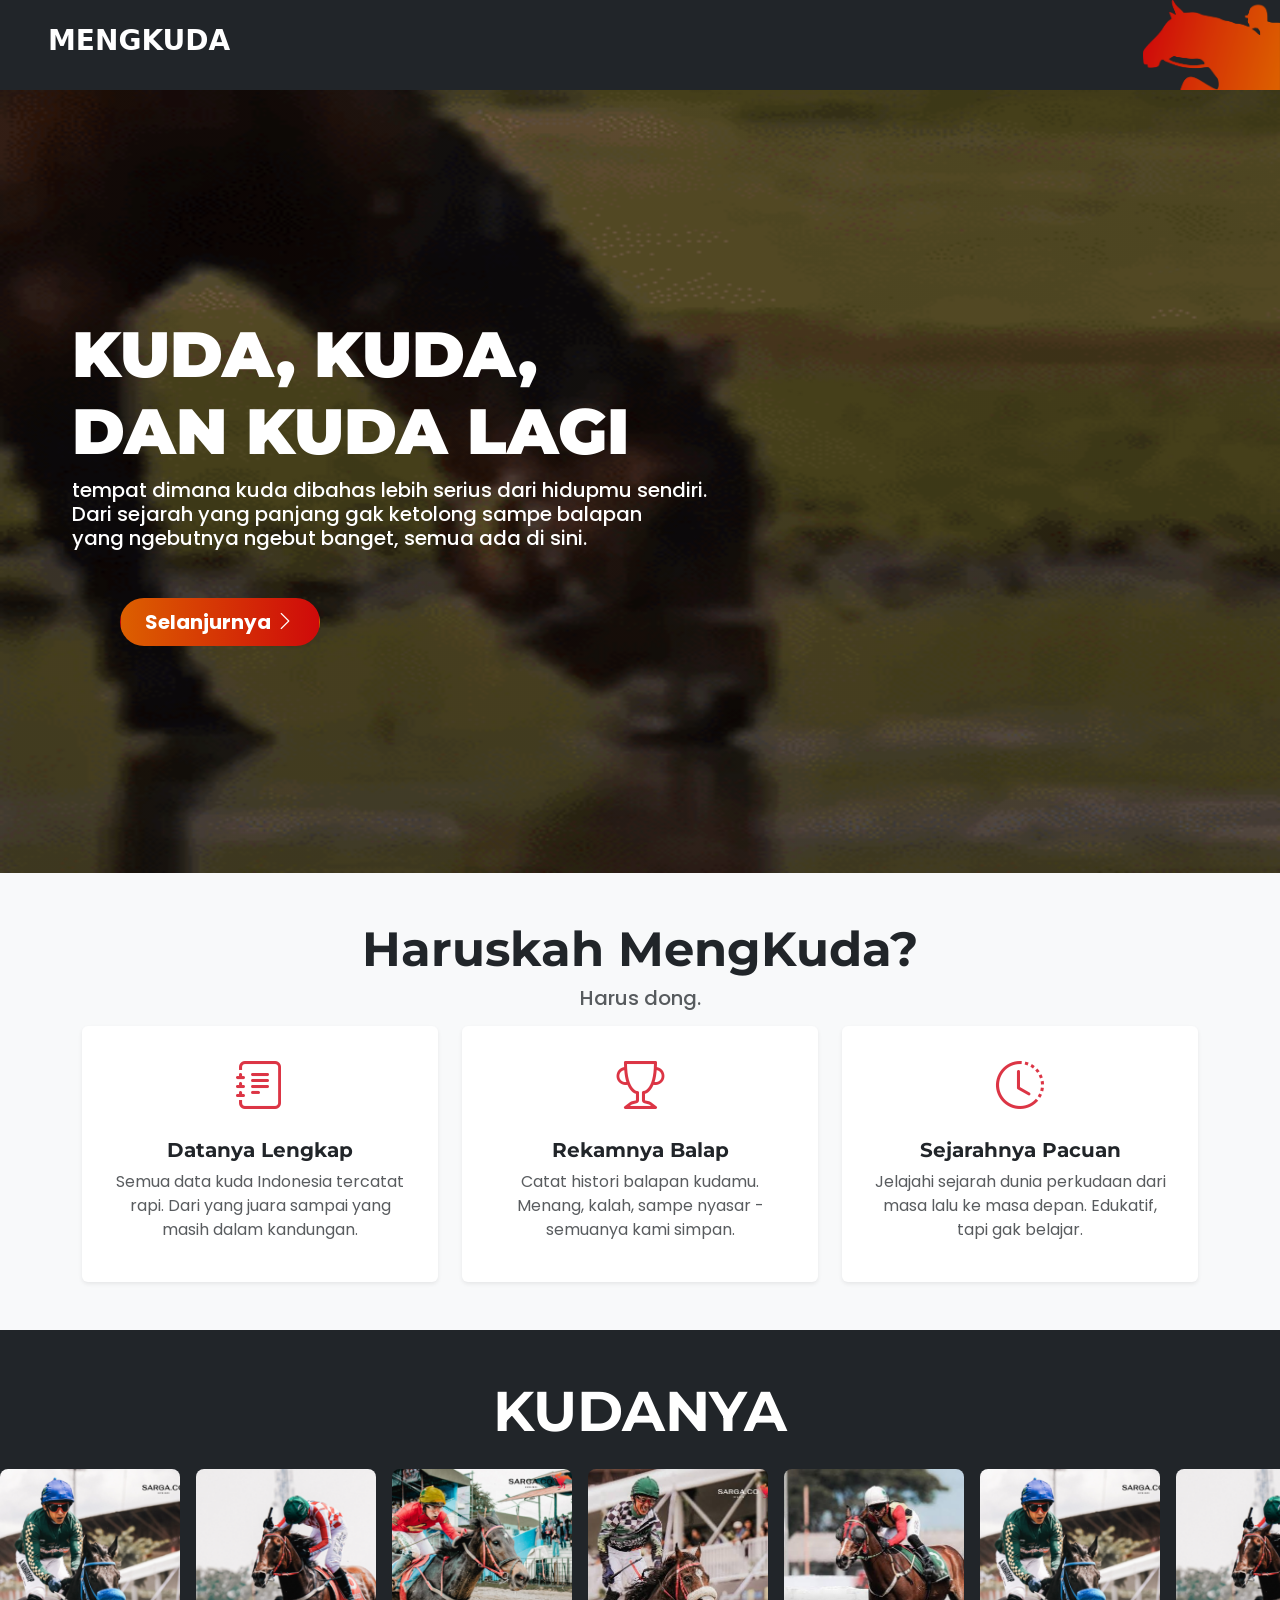
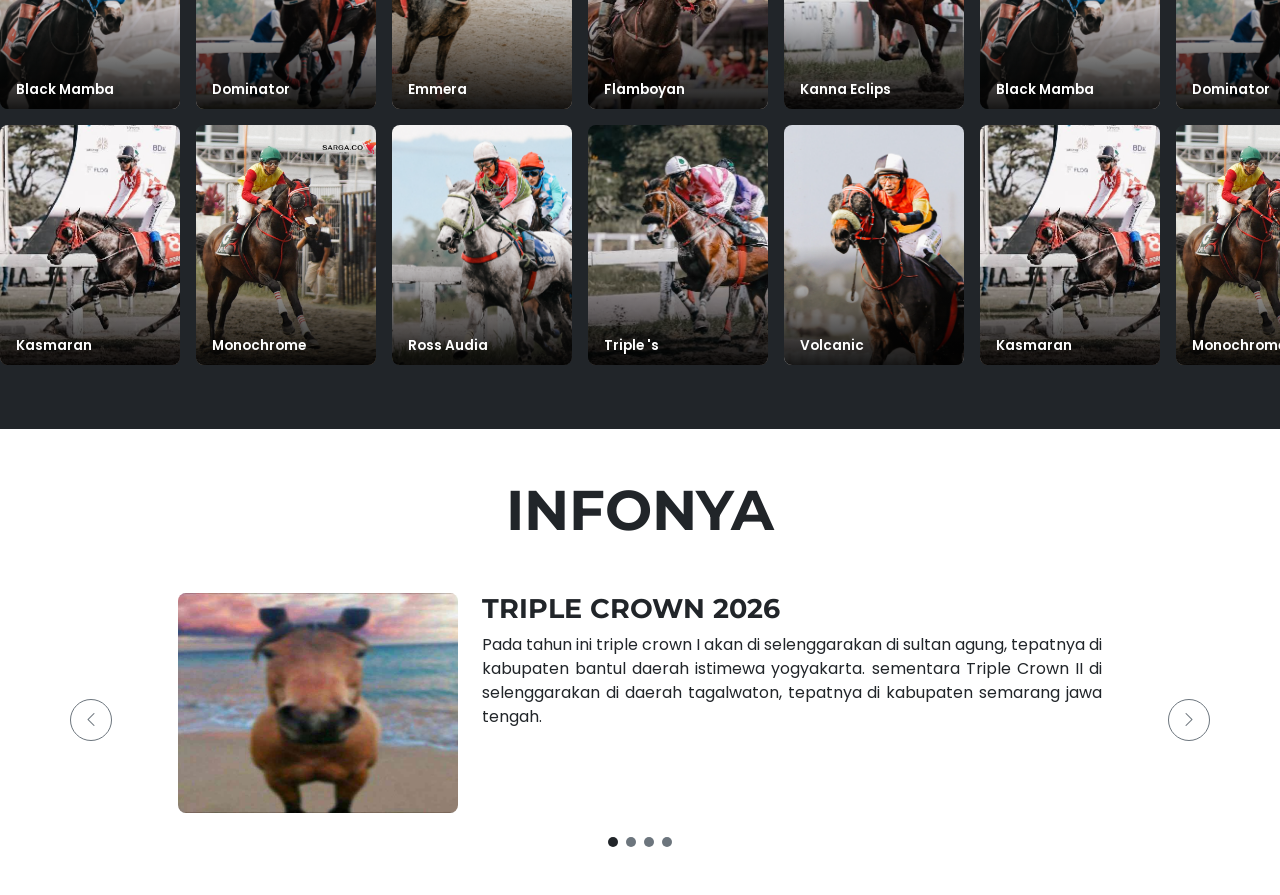
==== app/Views/index.html @ 47cfb2f0 "komit pertama" ====
<!doctype html>
<html lang="en">
  <head>
    <!-- Required meta tags -->
    <meta charset="utf-8">
    <meta name="viewport" content="width=device-width, initial-scale=1">

    <!-- logo -->
    <link rel="icon" href="/app//public/images/logo-oguri.jpg" type="image/x-icon">

    <!-- Bootstrap CSS -->
    <link href="https://cdn.jsdelivr.net/npm/bootstrap@5.0.2/dist/css/bootstrap.min.css" rel="stylesheet" integrity="sha384-EVSTQN3/azprG1Anm3QDgpJLIm9Nao0Yz1ztcQTwFspd3yD65VohhpuuCOmLASjC" crossorigin="anonymous">
    <link rel="stylesheet" href="https://cdn.jsdelivr.net/npm/bootstrap-icons@1.11.0/font/bootstrap-icons.css">
    <!-- style CSS -->
    <link rel="stylesheet" href="/app/public/css/style.css">
    <!-- animated CSS -->
    <link href="https://unpkg.com/aos@2.3.4/dist/aos.css" rel="stylesheet">

    <!-- font -->
    <link href="https://fonts.googleapis.com/css2?family=Montserrat:wght@100&display=swap" rel="stylesheet">
    <link href="https://fonts.googleapis.com/css2?family=Montserrat:ital,wght@0,100..900;1,100..900&family=Poppins:wght@500;600&display=swap" rel="stylesheet">

    <title>MengKuda</title>
  </head>



  <body>

  <header>
    <nav class="bg-dark p-4 d-flex align-items-center bg-nav" >
      <h1 class="text-white fs-3 fw-bold ms-4">MENGKUDA</h1>
    </nav>
  </header>


<!-- section-1 -->
  <section class="hero d-flex w-100 align-items-center">
    <div class="text-white ms-5 ps-4" >

      <!-- teks -->
      <h1 class="display-3" style="font-family: 'Montserrat'; font-weight: 900;">KUDA, KUDA, <br>DAN KUDA LAGI</h1>
      <P class="h5 mb-5" style="font-family: 'poppins';">tempat dimana kuda dibahas lebih serius dari hidupmu sendiri. <br> Dari sejarah yang panjang gak ketolong sampe balapan <br> yang ngebutnya ngebut banget, semua ada di sini.
      </P>

      <!-- button -->
      <button class="btn btn-lg btn-red rounded-pill px-md-4 py-md-2 ms-5 fw-bold fs-5" style="font-family: 'poppins';">Selanjurnya <i class="bi bi-chevron-right"></i></button>
    </div>
  </section>


<!-- section-2 -->
  <section class="py-5 bg-light">
  <div class="container">

    <!-- judulnya -->
    <div class="text-center mb-3">
      <h2 class="fw-bold display-5" style="font-family: 'Montserrat';">Haruskah MengKuda?</h2>
      <p class="text-muted h5" style="font-family: 'Poppins';">Harus dong.</p>
    </div>

    <!-- Card -->
    <div class="row g-4">
      <!-- card-1 -->
      <div class="col-md-4">
        <div class="card border-0 shadow-sm h-100 text-center p-4">
          <div class="mb-3">
            <i class="bi bi-journal-text text-danger" style="font-size: 3rem;"></i>
          </div>
          <h5 class="fw-bold" style="font-family: 'Montserrat';">Datanya Lengkap</h5>
          <p class="text-muted" style="font-family: 'Poppins';">Semua data kuda Indonesia tercatat rapi. Dari yang juara sampai yang masih dalam kandungan.</p>
        </div>
      </div>

      <!-- card-2 -->
      <div class="col-md-4">
        <div class="card border-0 shadow-sm h-100 text-center p-4">
          <div class="mb-3">
            <i class="bi bi-trophy text-danger" style="font-size: 3rem;"></i>
          </div>
          <h5 class="fw-bold" style="font-family: 'Montserrat';">Rekamnya Balap</h5>
          <p class="text-muted" style="font-family: 'Poppins';">Catat histori balapan kudamu. Menang, kalah, sampe nyasar - semuanya kami simpan.</p>
        </div>
      </div>

      <!-- card-3 -->
      <div class="col-md-4">
        <div class="card border-0 shadow-sm h-100 text-center p-4">
          <div class="mb-3">
            <i class="bi bi-clock-history text-danger" style="font-size: 3rem;"></i>
          </div>
          <h5 class="fw-bold" style="font-family: 'Montserrat';">Sejarahnya Pacuan</h5>
          <p class="text-muted" style="font-family: 'Poppins';">Jelajahi sejarah dunia perkudaan dari masa lalu ke masa depan. Edukatif, tapi gak belajar.</p>
        </div>
      </div>
    </div>
  </div>
</section>



<!-- section-3 -->
 <section class="bg-dark py-5 overflow-hidden">
  <h2 class="text-white text-center fw-bold display-4 mb-4" style="font-family: 'montserrat';">KUDANYA</h2>

  <!-- gambar atas -->
  <div class="gmbr-wrapper overflow-hidden mb-3">
    <div class="gmbr-track to-right d-inline-flex gap-3 will-change-transform">

      <!-- section gambar -->
      <div class="gmbr-bg position-relative rounded-3 overflow-hidden flex-shrink-0" style="width: 180px; height: 240px; cursor: pointer;">
        <!-- gambar -->
        <img src="/app/public/images/blackmamba.png" class="w-100 h-100" style="object-fit: cover;">
        <!-- gradasi -->
        <div class="position-absolute bottom-0 start-0 w-100 h-50" style="background: linear-gradient(to top, rgba(0,0,0,0.9), transparent);"></div>
        <!-- nama -->
        <div class="position-absolute bottom-0 start-0 w-100 pb-2 ps-2" style="z-index: 2;">
          <span class="text-white fw-semibold ps-2" style="font-family: 'poppins'; font-size: 0.85rem;">Black Mamba</span>
        </div>
      </div>
      <!-- section gambar -->
      <div class="gmbr-bg position-relative rounded-3 overflow-hidden flex-shrink-0" style="width: 180px; height: 240px; cursor: pointer;">
        <!-- gambar -->
        <img src="/app/public/images/dominator.png" class="w-100 h-100" style="object-fit: cover;">
        <!-- gradasi -->
        <div class="position-absolute bottom-0 start-0 w-100 h-50" style="background: linear-gradient(to top, rgba(0,0,0,0.9), transparent);"></div>
        <!-- nama -->
        <div class="position-absolute bottom-0 start-0 w-100 pb-2 ps-2" style="z-index: 2;">
          <span class="text-white fw-semibold ps-2" style="font-family: 'poppins'; font-size: 0.85rem;">Dominator</span>
        </div>
      </div>
      <!-- section gambar -->
      <div class="gmbr-bg position-relative rounded-3 overflow-hidden flex-shrink-0" style="width: 180px; height: 240px; cursor: pointer;">
      <!-- gambar -->
        <img src="/app/public/images/emmera.png" class="w-100 h-100" style="object-fit: cover;">
        <!-- gradasi -->
        <div class="position-absolute bottom-0 start-0 w-100 h-50" style="background: linear-gradient(to top, rgba(0,0,0,0.9), transparent);"></div>
        <!-- nama -->
        <div class="position-absolute bottom-0 start-0 w-100 pb-2 ps-2" style="z-index: 2;">
          <span class="text-white fw-semibold ps-2" style="font-family: 'poppins'; font-size: 0.85rem;">Emmera</span>
        </div>
      </div>
      <!-- section gambar -->
      <div class="gmbr-bg position-relative rounded-3 overflow-hidden flex-shrink-0" style="width: 180px; height: 240px; cursor: pointer;">
      <!-- gambar -->
        <img src="/app/public/images/flamboyan.jpeg" class="w-100 h-100" style="object-fit: cover;">
        <!-- gradasi -->
        <div class="position-absolute bottom-0 start-0 w-100 h-50" style="background: linear-gradient(to top, rgba(0,0,0,0.9), transparent);"></div>
        <!-- nama -->
        <div class="position-absolute bottom-0 start-0 w-100 pb-2 ps-2" style="z-index: 2;">
          <span class="text-white fw-semibold ps-2" style="font-family: 'poppins'; font-size: 0.85rem;">Flamboyan</span>
        </div>
      </div>
      <!-- section gambar -->
      <div class="gmbr-bg position-relative rounded-3 overflow-hidden flex-shrink-0" style="width: 180px; height: 240px; cursor: pointer;">
      <!-- gambar -->
        <img src="/app/public/images/kanaeclips.jpeg" class="w-100 h-100" style="object-fit: cover;">
        <!-- gradasi -->
        <div class="position-absolute bottom-0 start-0 w-100 h-50" style="background: linear-gradient(to top, rgba(0,0,0,0.9), transparent);"></div>
        <!-- nama -->
        <div class="position-absolute bottom-0 start-0 w-100 pb-2 ps-2" style="z-index: 2;">
          <span class="text-white fw-semibold ps-2" style="font-family: 'poppins'; font-size: 0.85rem;">Kanna Eclips</span>
        </div>
      </div>
      
    </div>
  </div>

  <!-- gambar atas -->
  <div class="gmbr-wrapper overflow-hidden mb-3">
    <div class="gmbr-track to-left d-inline-flex gap-3 will-change-transform">

      <!-- section gambar -->
      <div class="gmbr-bg position-relative rounded-3 overflow-hidden flex-shrink-0" style="width: 180px; height: 240px; cursor: pointer;">
        <!-- gambar -->
        <img src="/app/public/images/kasmaran.jpeg" class="w-100 h-100" style="object-fit: cover;">
        <!-- gradasi -->
        <div class="position-absolute bottom-0 start-0 w-100 h-50" style="background: linear-gradient(to top, rgba(0,0,0,0.9), transparent);"></div>
        <!-- nama -->
        <div class="position-absolute bottom-0 start-0 w-100 pb-2 ps-2" style="z-index: 2;">
          <span class="text-white fw-semibold ps-2" style="font-family: 'poppins'; font-size: 0.85rem;">Kasmaran</span>
        </div>
      </div>
      <!-- section gambar -->
      <div class="gmbr-bg position-relative rounded-3 overflow-hidden flex-shrink-0" style="width: 180px; height: 240px; cursor: pointer;">
        <!-- gambar -->
        <img src="/app/public/images/Monochrome.jpg" class="w-100 h-100" style="object-fit: cover;">
        <!-- gradasi -->
        <div class="position-absolute bottom-0 start-0 w-100 h-50" style="background: linear-gradient(to top, rgba(0,0,0,0.9), transparent);"></div>
        <!-- nama -->
        <div class="position-absolute bottom-0 start-0 w-100 pb-2 ps-2" style="z-index: 2;">
          <span class="text-white fw-semibold ps-2" style="font-family: 'poppins'; font-size: 0.85rem;">Monochrome</span>
        </div>
      </div>
      <!-- section gambar -->
      <div class="gmbr-bg position-relative rounded-3 overflow-hidden flex-shrink-0" style="width: 180px; height: 240px; cursor: pointer;">
        <!-- gambar -->
        <img src="/app/public/images/rossaudia.png" class="w-100 h-100" style="object-fit: cover;">
        <!-- gradasi -->
        <div class="position-absolute bottom-0 start-0 w-100 h-50" style="background: linear-gradient(to top, rgba(0,0,0,0.9), transparent);"></div>
        <!-- nama -->
        <div class="position-absolute bottom-0 start-0 w-100 pb-2 ps-2" style="z-index: 2;">
          <span class="text-white fw-semibold ps-2" style="font-family: 'poppins'; font-size: 0.85rem;">Ross Audia</span>
        </div>
      </div>
      <!-- section gambar -->
      <div class="gmbr-bg position-relative rounded-3 overflow-hidden flex-shrink-0" style="width: 180px; height: 240px; cursor: pointer;">
        <!-- gambar -->
        <img src="/app/public/images/triples.jpeg" class="w-100 h-100" style="object-fit: cover;">
        <!-- gradasi -->
        <div class="position-absolute bottom-0 start-0 w-100 h-50" style="background: linear-gradient(to top, rgba(0,0,0,0.9), transparent);"></div>
        <!-- nama -->
        <div class="position-absolute bottom-0 start-0 w-100 pb-2 ps-2" style="z-index: 2;">
          <span class="text-white fw-semibold ps-2" style="font-family: 'poppins'; font-size: 0.85rem;">Triple 's</span>
        </div>
      </div>
      <!-- section gambar -->
      <div class="gmbr-bg position-relative rounded-3 overflow-hidden flex-shrink-0" style="width: 180px; height: 240px; cursor: pointer;">
        <!-- gambar -->
        <img src="/app/public/images/volcanic.png" class="w-100 h-100" style="object-fit: cover;">
        <!-- gradasi -->
        <div class="position-absolute bottom-0 start-0 w-100 h-50" style="background: linear-gradient(to top, rgba(0,0,0,0.9), transparent);"></div>
        <!-- nama -->
        <div class="position-absolute bottom-0 start-0 w-100 pb-2 ps-2" style="z-index: 2;">
          <span class="text-white fw-semibold ps-2" style="font-family: 'poppins'; font-size: 0.85rem;">Volcanic</span>
        </div>
      </div>
      
    </div>
  </div>
</section>



<!-- page infonya -->
<section class="bg-white py-5">
  <h2 class="text-center fw-bold display-4 mb-5" style="font-family: 'Montserrat';">INFONYA</h2>

  <div class="container position-relative">

    <!-- kekiri -->
    <button class="btn btn-outline-secondary rounded-circle position-absolute top-50 start-0 translate-middle-y" 
            onclick="moveInfo(-1)" style="z-index:2; width:42px; height:42px;">
      <i class="bi bi-chevron-left"></i>
    </button>
    <!-- kekanan -->
    <button class="btn btn-outline-secondary rounded-circle position-absolute top-50 end-0 translate-middle-y" 
            onclick="moveInfo(1)" style="z-index:2; width:42px; height:42px;">
      <i class="bi bi-chevron-right"></i>
    </button>

    <!-- info1 -->
    <div id="infoTrack">
      <div class="info-item d-flex gap-4 px-5 mx-5">
        <img src="/app/public/images/kuda-natap.jpg" 
             class="rounded-3 flex-shrink-0" 
             style="width:280px; height:220px;">
        <div>
          <h1 class="fw-bold mb-2" style="font-family:'Montserrat'; font-size: 1.7rem;">TRIPLE CROWN 2026</h1>
          <p style="font-family:'Poppins'; font-size:1rem; text-align:justify;">
            Pada tahun ini triple crown I akan di selenggarakan di sultan agung, 
            tepatnya di kabupaten bantul daerah istimewa yogyakarta. sementara Triple Crown II 
            di selenggarakan di daerah tagalwaton, tepatnya di kabupaten semarang jawa tengah.
          </p>
        </div>
      </div>
    </div>
    <!-- info2 -->
    <div id="infoTrack">
      <div class="info-item d-none gap-4 px-5 mx-5">
        <img src="/app/public/images/flamboyan.jpeg" 
             class="rounded-3 flex-shrink-0" 
             style="width:280px; height:220px;">
        <div>
          <h1 class="fw-bold mb-2" style="font-family:'Montserrat'; font-size: 1.7rem;">TRIPLE CROWN 2026</h1>
          <p style="font-family:'Poppins'; font-size:1rem; text-align:justify;">
            Pada tahun ini triple crown I akan di selenggarakan di sultan agung, 
            tepatnya di kabupaten bantul daerah istimewa yogyakarta. sementara Triple Crown II 
            di selenggarakan di daerah tagalwaton, tepatnya di kabupaten semarang jawa tengah.
          </p>
        </div>
      </div>
    </div>
    <!-- info3 -->
    <div id="infoTrack">
      <div class="info-item d-none gap-4 px-5 mx-5">
        <img src="/app/public/images/sendok.png" 
             class="rounded-3 flex-shrink-0" 
             style="width:280px; height:220px;">
        <div>
          <h1 class="fw-bold mb-2" style="font-family:'Montserrat'; font-size: 1.7rem;">TRIPLE CROWN 2026</h1>
          <p style="font-family:'Poppins'; font-size:1rem; text-align:justify;">
            Pada tahun ini triple crown I akan di selenggarakan di sultan agung, 
            tepatnya di kabupaten bantul daerah istimewa yogyakarta. sementara Triple Crown II 
            di selenggarakan di daerah tagalwaton, tepatnya di kabupaten semarang jawa tengah.
          </p>
        </div>
      </div>
    </div>
    <!-- info4 -->
    <div id="infoTrack">
      <div class="info-item d-none gap-4 px-5 mx-5">
        <img src="/app/public/images/hpan.jpg" 
             class="rounded-3 flex-shrink-0" 
             style="width:280px; height:220px;">
        <div>
          <h1 class="fw-bold mb-2" style="font-family:'Montserrat'; font-size: 1.7rem;">TRIPLE CROWN 2026</h1>
          <p style="font-family:'Poppins'; font-size:1rem; text-align:justify;">
            Pada tahun ini triple crown I akan di selenggarakan di sultan agung, 
            tepatnya di kabupaten bantul daerah istimewa yogyakarta. sementara Triple Crown II 
            di selenggarakan di daerah tagalwaton, tepatnya di kabupaten semarang jawa tengah.
          </p>
        </div>
      </div>
    </div>

    <!-- indikator -->
    <div class="d-flex justify-content-center gap-2 mt-4" id="infoDots">
      <span class="rounded-circle bg-dark" style="width:10px; height:10px; display:inline-block;"></span>
      <span class="rounded-circle bg-secondary" style="width:10px; height:10px; display:inline-block;"></span>
      <span class="rounded-circle bg-secondary" style="width:10px; height:10px; display:inline-block;"></span>
      <span class="rounded-circle bg-secondary" style="width:10px; height:10px; display:inline-block;"></span>
    </div>

  </div>
</section>




    <script src="https://cdn.jsdelivr.net/npm/bootstrap@5.0.2/dist/js/bootstrap.bundle.min.js" integrity="sha384-MrcW6ZMFYlzcLA8Nl+NtUVF0sA7MsXsP1UyJoMp4YLEuNSfAP+JcXn/tWtIaxVXM" crossorigin="anonymous"></script>
      <!-- AOS -->
  <script src="https://unpkg.com/aos@2.3.4/dist/aos.js"></script>
  <script>
    AOS.init();
  </script>
  <!-- script -->
  <!-- gambar gerak kanan kiri -->
  <script>
    // biar sampe layar penuh
    function fillMarquee() {
        const tracks = document.querySelectorAll('.gmbr-track');
        
        tracks.forEach(track => {
            const originalItems = Array.from(track.children);
            const trackWidth = track.scrollWidth;
            const screenWidth = window.innerWidth;

            // diduplikat 3x biar lebar layarnya
            let totalWidth = trackWidth;
            while (totalWidth < screenWidth * 3) {
                originalItems.forEach(item => {
                    track.appendChild(item.cloneNode(true));
                });
                totalWidth = track.scrollWidth;
            }
        });
    }
    window.addEventListener('load', fillMarquee);
</script>

<!-- analog di section4 -->
<script>
  let infoIndex = 0;
  const infoItems = document.querySelectorAll('.info-item');
  const infoDots = document.querySelectorAll('#infoDots span');

  function moveInfo(direction) {
    // Sembunyikan item sekarang
    infoItems[infoIndex].classList.remove('d-flex');
    infoItems[infoIndex].classList.add('d-none');
    infoDots[infoIndex].classList.replace('bg-dark', 'bg-secondary');

    // Hitung index baru
    infoIndex += direction;
    if (infoIndex < 0) infoIndex = infoItems.length - 1;
    if (infoIndex >= infoItems.length) infoIndex = 0;

    // Tampilkan item baru
    infoItems[infoIndex].classList.remove('d-none');
    infoItems[infoIndex].classList.add('d-flex');
    infoDots[infoIndex].classList.replace('bg-secondary', 'bg-dark');
}
</script>

  </body>
</html>
---- app/public/css/style.css ----
.bg-nav {
    background-image: url(/app/public/images/logo-mengkuda.png);
    background-size: contain ;
    background-repeat: no-repeat;
    background-position: right;
}

body {
background-color: rgb(156, 165, 162);
}

body.header.nav {
    font-family: 'montserrat';
}

.btn-red {
    background: linear-gradient(to right, #dc5f00, #cf0a0a);
    color: white;
}
.btn-red:hover{
    background: white;
    color: #cf0a0a;
}

.hero {
    height: 87vh;
    /* width: 100%; */
    background: 
    linear-gradient(rgba(0,0,0,0.5), rgba(0,0,0,0.5)),
    url('/app/public/images/horse-dringking.gif');
    background-size: 100% 100%;
    background-repeat: no-repeat;
}


/* section-3 */
/* animation */
@keyframes scrollRight {
    0%   { transform: translateX(-50%); }
    100% { transform: translateX(0%); }
}
@keyframes scrollLeft {
    0%   { transform: translateX(0%); }
    100% { transform: translateX(-50%); }
}
.gmbr-track.to-right {
    animation: scrollRight 120s linear infinite alternate;
}
.gmbr-track.to-left {
    animation: scrollLeft 120s linear infinite alternate;
}
.gmbr-track {
    display: inline-flex;
    gap: 14px;
    will-change: transform;
    white-space: nowrap;
}
.gmbr-wrapper {
    overflow: hidden;
    width: 100%;
}
/* detail kecil */
/* .gmbr-bg {
    position: relative;
}
.gmbr-bg .text-white {
    position: relative;
    z-index: 2;
}
.gmbr-bg::after {
    content: '';
    position: absolute;
    bottom: 0;
    left: 0;
    width: 100%;
    height: 50%;
    background: linear-gradient(to top, rgba(0,0,0,0.9), transparent);
    pointer-events: none;
} */
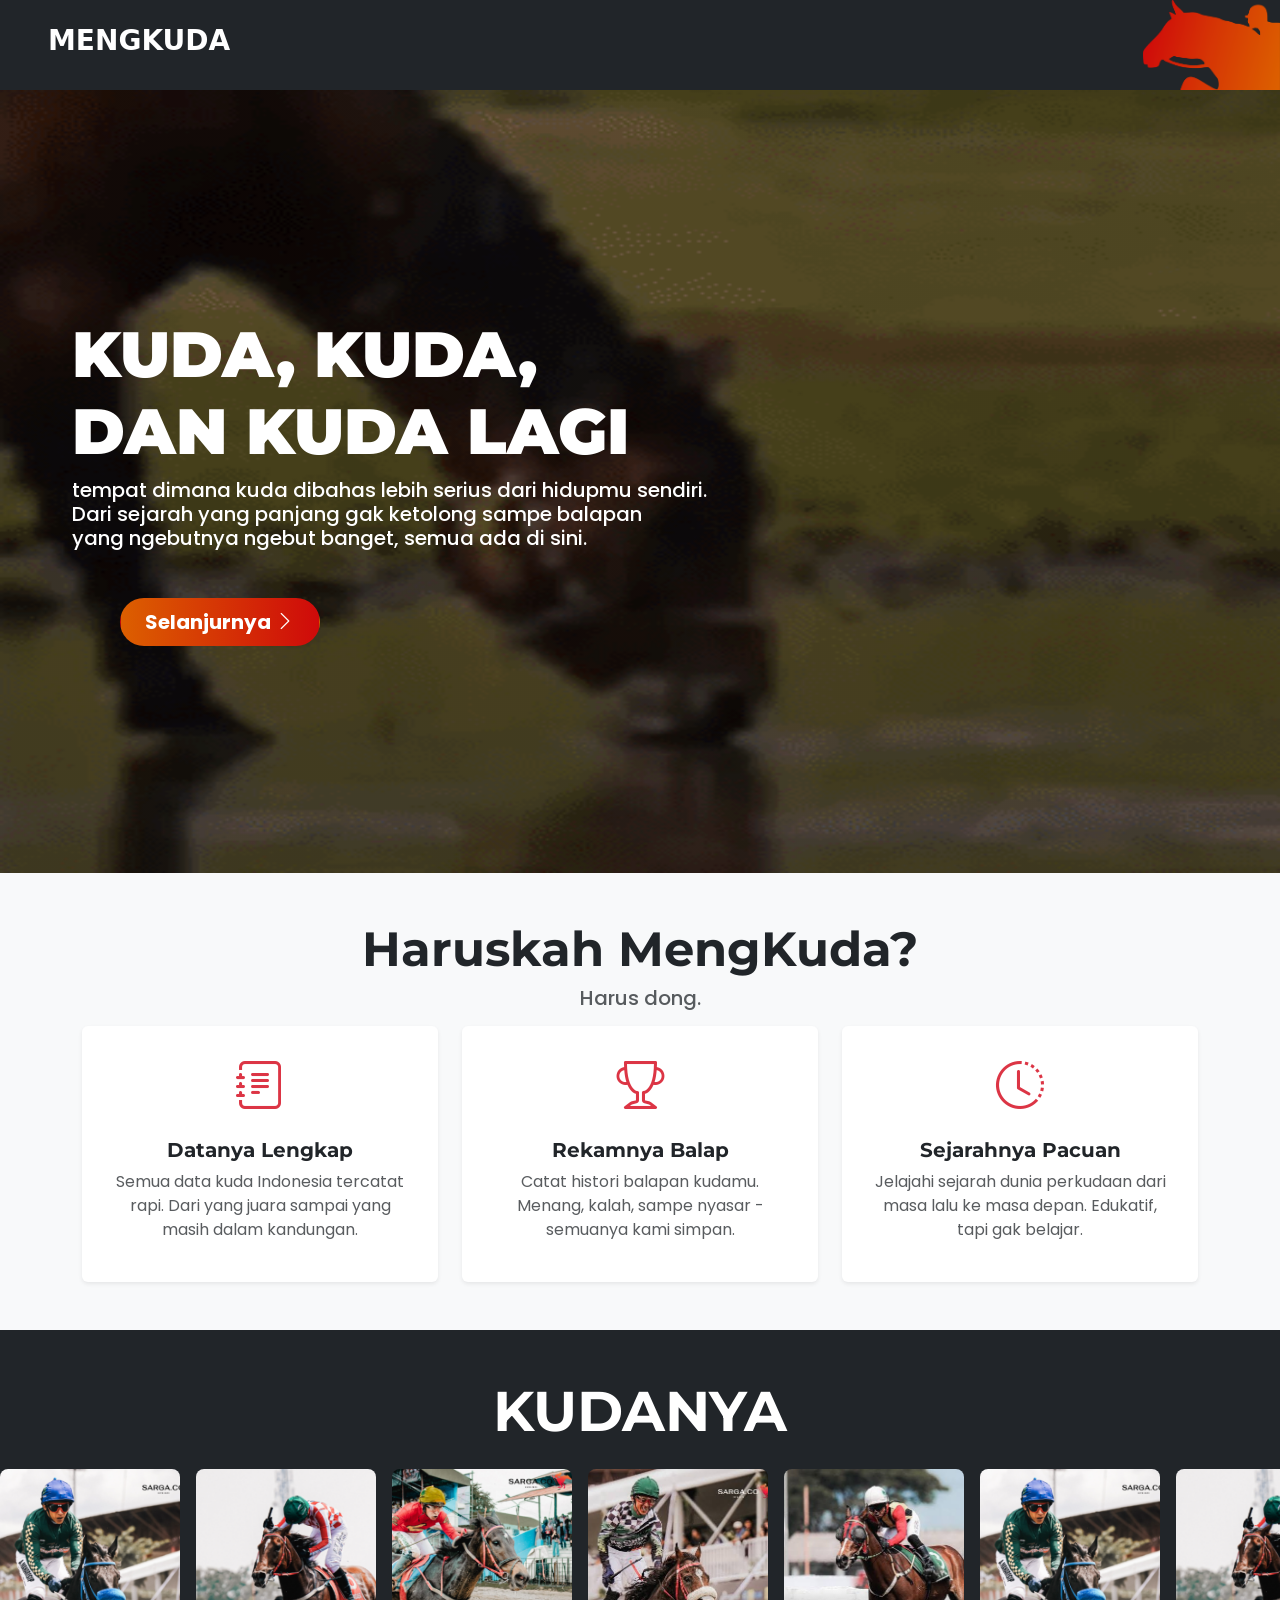
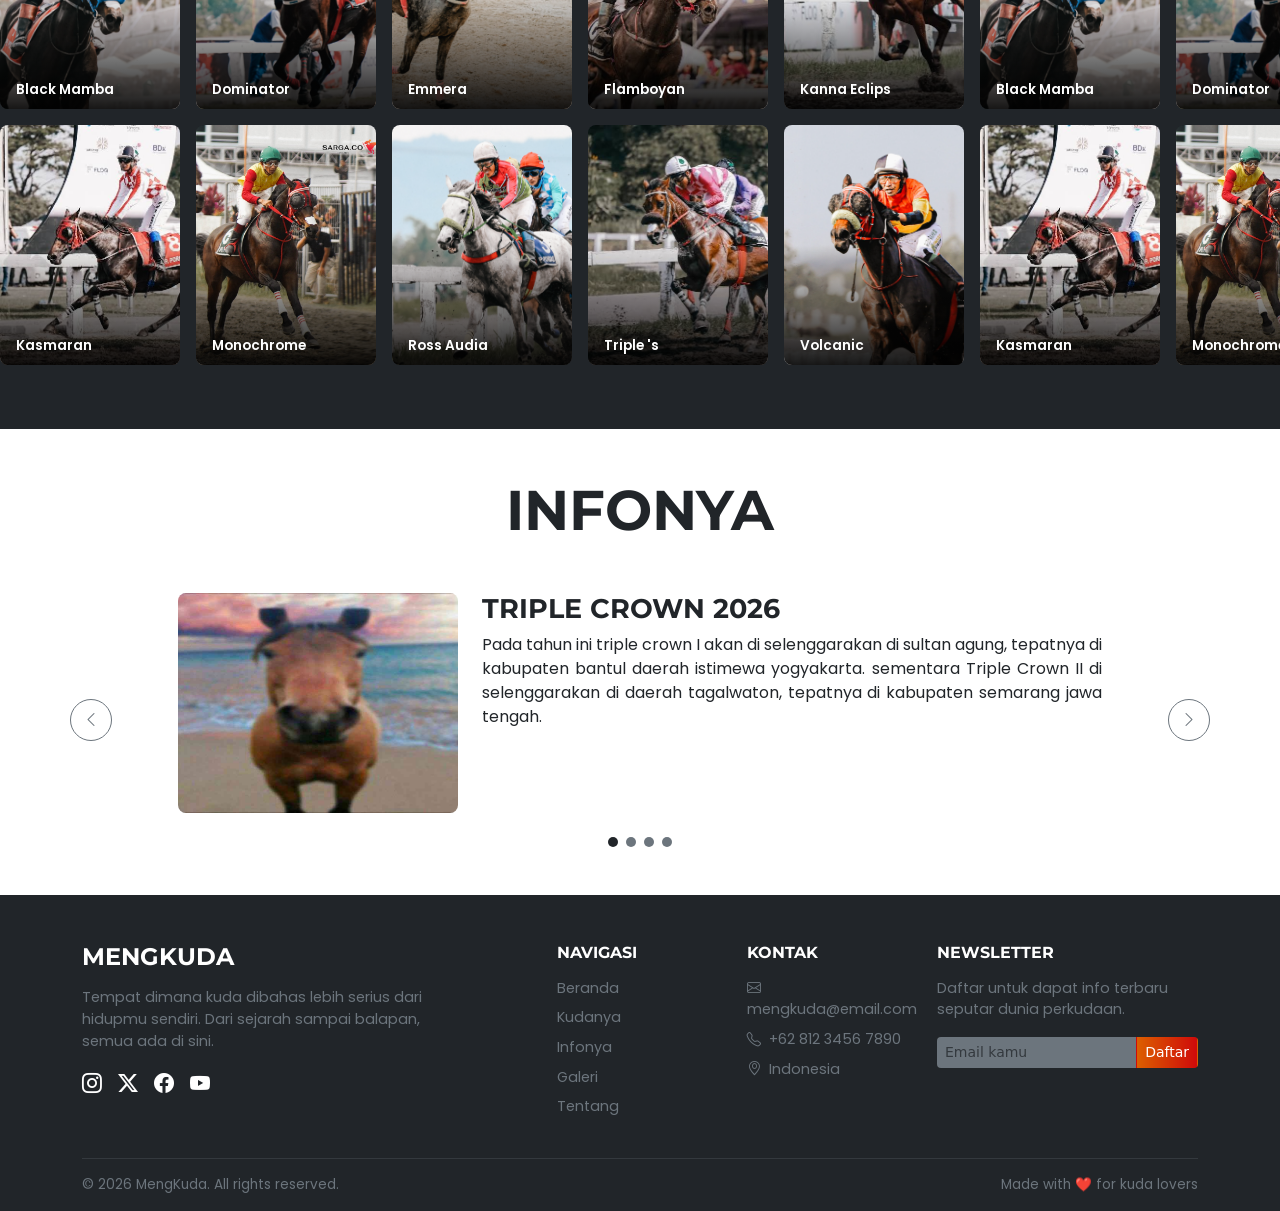
==== commit f7a0d942: "nambah footer" ====
--- a/app/Views/index.html
+++ b/app/Views/index.html
@@ -328,6 +328,79 @@
 </section>
 
 
+
+<!-- footernya --><footer class="bg-dark text-white pt-5 pb-3">
+    <div class="container">
+        <div class="row g-4">
+
+            <!-- Kolom 1 - Brand -->
+            <div class="col-md-4">
+                <h4 class="fw-bold mb-3" style="font-family:'Montserrat';">MENGKUDA</h4>
+                <p class="text-secondary" style="font-family:'Poppins'; font-size:0.9rem;">
+                    Tempat dimana kuda dibahas lebih serius dari hidupmu sendiri. 
+                    Dari sejarah sampai balapan, semua ada di sini.
+                </p>
+                <!-- Sosmed -->
+                <div class="d-flex gap-3 mt-3">
+                    <a href="#" class="text-white fs-5"><i class="bi bi-instagram"></i></a>
+                    <a href="#" class="text-white fs-5"><i class="bi bi-twitter-x"></i></a>
+                    <a href="#" class="text-white fs-5"><i class="bi bi-facebook"></i></a>
+                    <a href="#" class="text-white fs-5"><i class="bi bi-youtube"></i></a>
+                </div>
+            </div>
+
+            <!-- Kolom 2 - Navigasi -->
+            <div class="col-md-2 offset-md-1">
+                <h6 class="fw-bold mb-3" style="font-family:'Montserrat';">NAVIGASI</h6>
+                <ul class="list-unstyled" style="font-family:'Poppins'; font-size:0.9rem;">
+                    <li class="mb-2"><a href="#" class="text-secondary text-decoration-none">Beranda</a></li>
+                    <li class="mb-2"><a href="#" class="text-secondary text-decoration-none">Kudanya</a></li>
+                    <li class="mb-2"><a href="#" class="text-secondary text-decoration-none">Infonya</a></li>
+                    <li class="mb-2"><a href="#" class="text-secondary text-decoration-none">Galeri</a></li>
+                    <li class="mb-2"><a href="#" class="text-secondary text-decoration-none">Tentang</a></li>
+                </ul>
+            </div>
+
+            <!-- Kolom 3 - Kontak -->
+            <div class="col-md-2">
+                <h6 class="fw-bold mb-3" style="font-family:'Montserrat';">KONTAK</h6>
+                <ul class="list-unstyled text-secondary" style="font-family:'Poppins'; font-size:0.9rem;">
+                    <li class="mb-2"><i class="bi bi-envelope me-2"></i>mengkuda@email.com</li>
+                    <li class="mb-2"><i class="bi bi-telephone me-2"></i>+62 812 3456 7890</li>
+                    <li class="mb-2"><i class="bi bi-geo-alt me-2"></i>Indonesia</li>
+                </ul>
+            </div>
+
+            <!-- Kolom 4 - Newsletter -->
+            <div class="col-md-3">
+                <h6 class="fw-bold mb-3" style="font-family:'Montserrat';">NEWSLETTER</h6>
+                <p class="text-secondary" style="font-family:'Poppins'; font-size:0.9rem;">
+                    Daftar untuk dapat info terbaru seputar dunia perkudaan.
+                </p>
+                <div class="input-group">
+                    <input type="email" class="form-control form-control-sm bg-secondary border-0 text-white" 
+                           placeholder="Email kamu">
+                    <button class="btn btn-red btn-sm">Daftar</button>
+                </div>
+            </div>
+
+        </div>
+
+        <!-- Garis pemisah -->
+        <hr class="border-secondary mt-4">
+
+        <!-- Copyright -->
+        <div class="d-flex justify-content-between align-items-center flex-wrap gap-2">
+            <p class="text-secondary mb-0" style="font-family:'Poppins'; font-size:0.85rem;">
+                © 2026 MengKuda. All rights reserved.
+            </p>
+            <p class="text-secondary mb-0" style="font-family:'Poppins'; font-size:0.85rem;">
+                Made with ❤️ for kuda lovers
+            </p>
+        </div>
+
+    </div>
+</footer>
 
 
     <script src="https://cdn.jsdelivr.net/npm/bootstrap@5.0.2/dist/js/bootstrap.bundle.min.js" integrity="sha384-MrcW6ZMFYlzcLA8Nl+NtUVF0sA7MsXsP1UyJoMp4YLEuNSfAP+JcXn/tWtIaxVXM" crossorigin="anonymous"></script>
